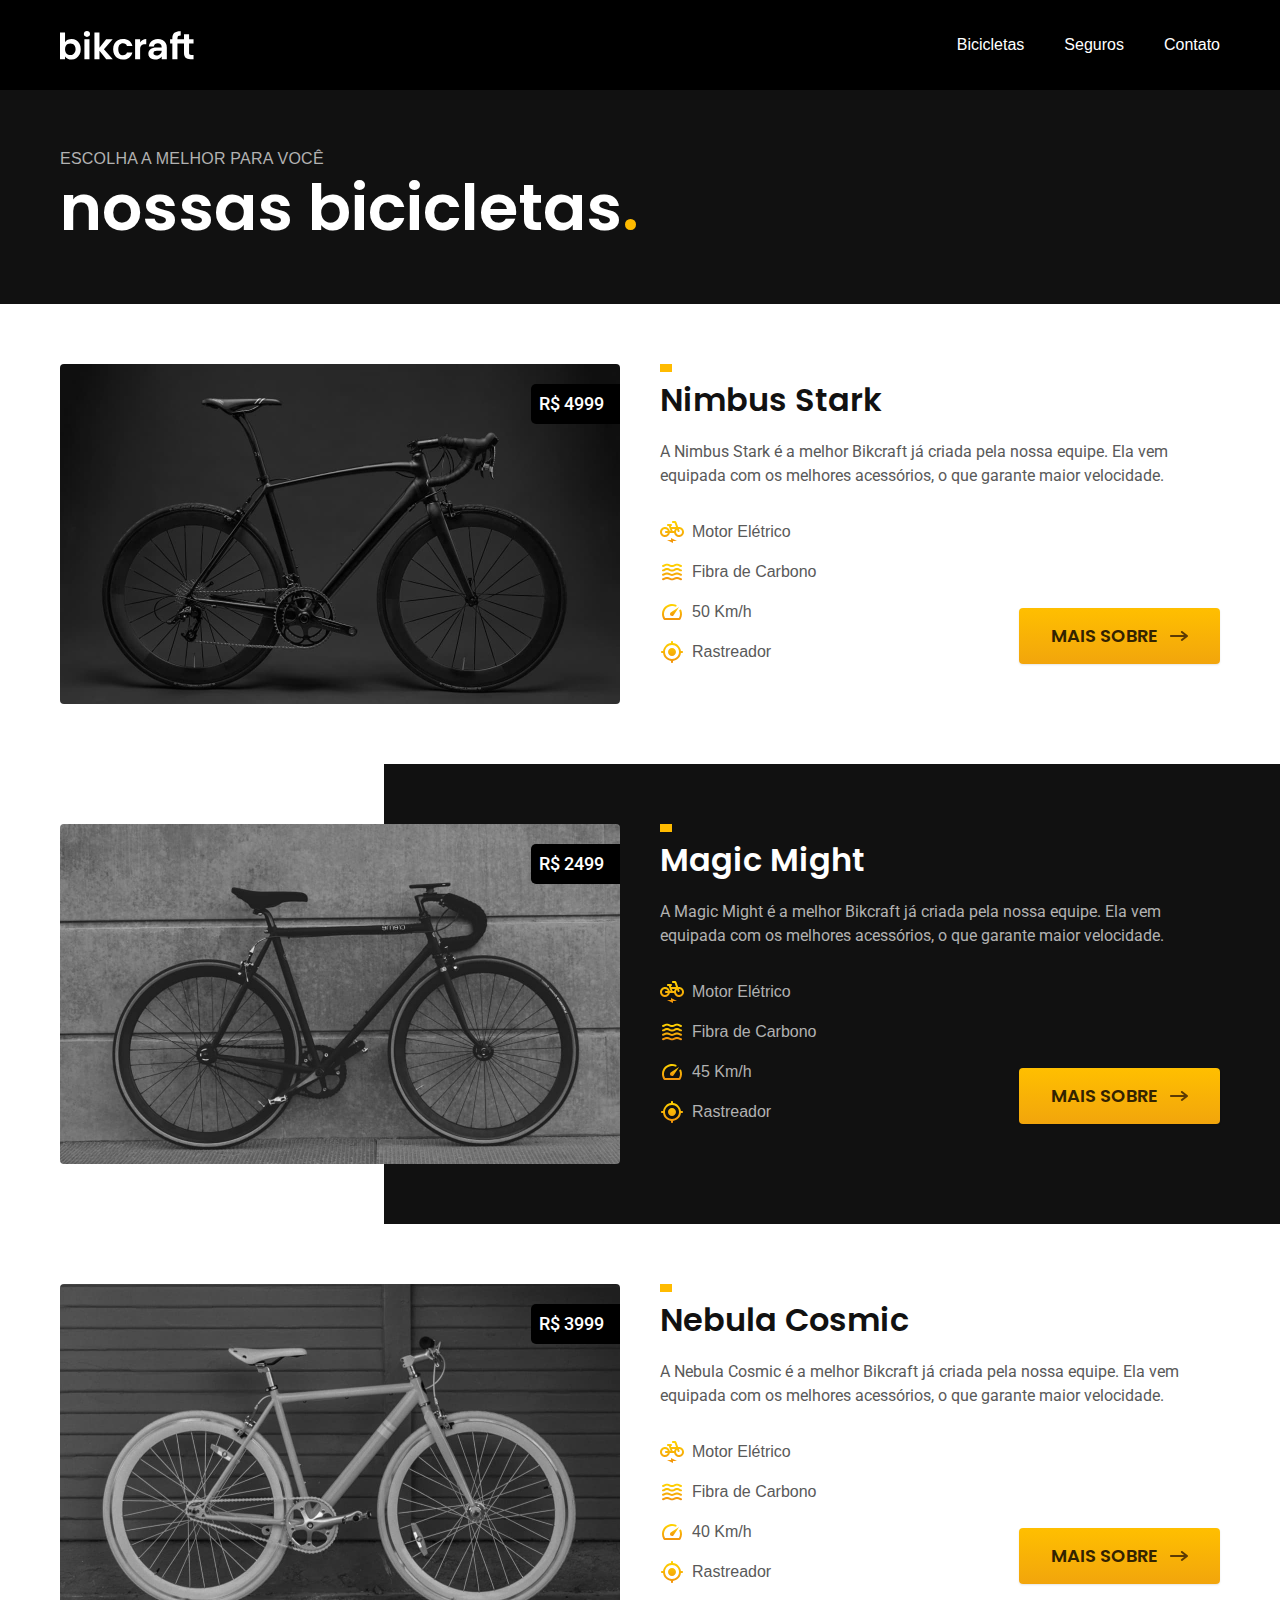
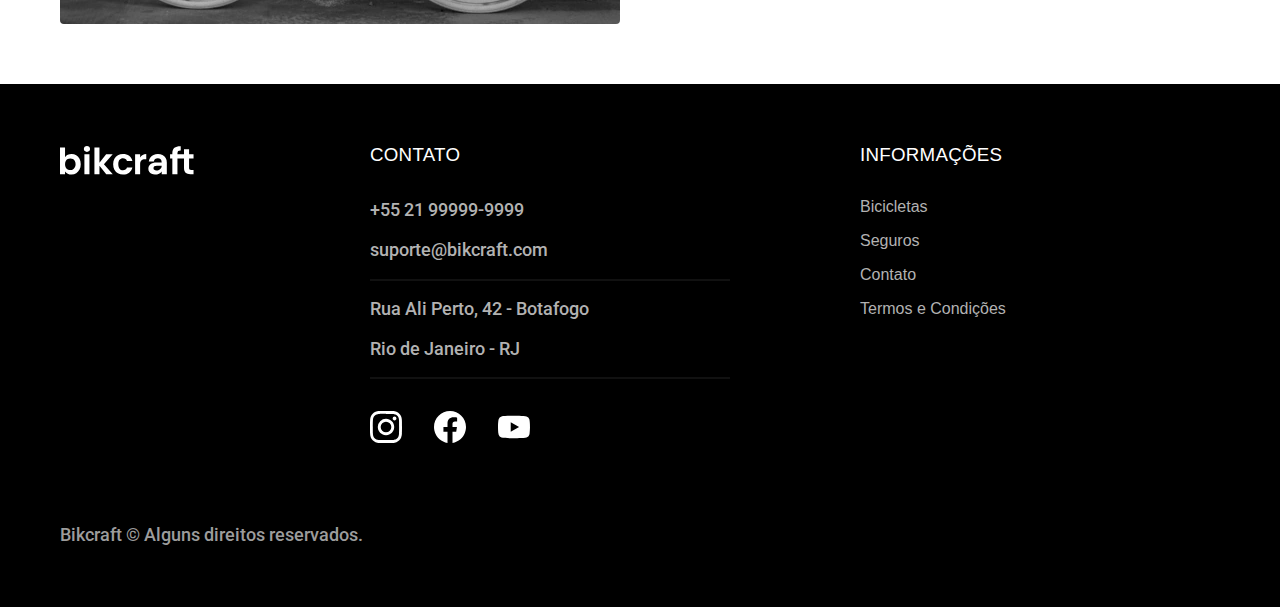
==== bicicletas.html @ f39b5a3f "bicicletas" ====
<!DOCTYPE html>
<html lang="pt-br">
<head>
  <meta charset="UTF-8">
  <meta name="viewport" content="width=device-width, initial-scale=1.0">
  <title>Bicicletas | Bikcraft </title>
  <meta name="description" content="Bicicletas.">
  <link rel="stylesheet" href="./css/style.css">
<link rel="preconnect" href="https://fonts.googleapis.com">
<link rel="preconnect" href="https://fonts.gstatic.com" crossorigin>
<link href="https://fonts.googleapis.com/css2?family=Merriweather:ital,wght@1,900&family=Poppins:wght@400;600&family=Roboto:wght@400;500&display=swap" rel="stylesheet"></head>
<body id="bicicletas">
  <header class="header-bg">
    <div class="header container">
      <a href="./">
        <img src="./img/bikcraft.svg" alt="Bikcraft">
      </a>

      <nav aria-label="primaria">
        <ul class="header-menu font-1-m cor-0">
          <li><a href="./bicicletas.html">Bicicletas</a></li>
          <li><a href="./seguros.html">Seguros</a></li>
          <li><a href="./contato.html">Contato</a></li>
        </ul>
      </nav>
    </div>
  </header>

<main>

    <div class="titulo-bg">
        <div class="titulo container">
         <p class="font-2-l-b cor-5 ">Escolha a melhor para você</p>
         <h1 class="font-1-xxl cor-0">nossas bicicletas<span class="cor-p1">.</span></h1>
        </div>
    </div>
    
    
    <div class="bicicletas container">
            <div class="bicicletas-imagem">
                <img src="./img/bicicletas/nimbus.jpg" alt="bicicleta preta" >
                <span class="font-2-m cor-0">R$ 4999</span>
            </div>
            <div class="bicicletas-conteudo">
                 <h2 class="font-1-xl">Nimbus Stark</h2>
                 <p class="font-2-s cor-8">A Nimbus Stark é a melhor Bikcraft já criada pela nossa equipe. Ela vem equipada com os melhores acessórios, o que garante maior velocidade.</p>
                <ul class="font-1-m cor-8">
                    <li>
                        <img src="./img/icone/eletrica.svg" alt="">
                        Motor Elétrico
                    </li>

                    <li>
                        <img src="./img/icone/carbono.svg" alt="">
                        Fibra de Carbono
                    </li>

                    <li>
                        <img src="./img/icone/velocidade.svg" alt="">
                        50 Km/h
                    </li>

                    <li>
                        <img src="./img/icone/rastreador.svg" alt="">
                        Rastreador
                    </li>
                </ul>
                <a class="botao seta" href="./bicicletas/nimbus.html">Mais Sobre</a>
            </div>
    </div>
    

    <div class="bicicletas-bg">
        <div class="bicicletas container">
            <div class="bicicletas-imagem">
                <img src="./img/bicicletas/magic.jpg" alt="bicicleta cinza" >
                <span class="font-2-m cor-0">R$ 2499</span>
            </div>
            <div class="bicicletas-conteudo">
                 <h2 class="font-1-xl cor-0">Magic Might</h2>
                 <p class="font-2-s cor-5">A Magic Might é a melhor Bikcraft já criada pela nossa equipe. Ela vem equipada com os melhores acessórios, o que garante maior velocidade.</p>
                <ul class="font-1-m cor-5">
                    <li>
                        <img src="./img/icone/eletrica.svg" alt="">
                        Motor Elétrico
                    </li>

                    <li>
                        <img src="./img/icone/carbono.svg" alt="">
                        Fibra de Carbono
                    </li>

                    <li>
                        <img src="./img/icone/velocidade.svg" alt="">
                        45 Km/h
                    </li>

                    <li>
                        <img src="./img/icone/rastreador.svg" alt="">
                        Rastreador
                    </li>
                </ul>
                <a class="botao seta" href="./bicicletas/magic.html">Mais Sobre</a>
            </div>
        </div>
    </div>

    
    <div class="bicicletas container">
            <div class="bicicletas-imagem">
                <img src="./img/bicicletas/nebula.jpg" alt="bicicleta branca" >
                <span class="font-2-m cor-0">R$ 3999</span>
            </div>
            <div class="bicicletas-conteudo">
                 <h2 class="font-1-xl">Nebula Cosmic</h2>
                 <p class="font-2-s cor-8">A Nebula Cosmic é a melhor Bikcraft já criada pela nossa equipe. Ela vem equipada com os melhores acessórios, o que garante maior velocidade.</p>
                <ul class="font-1-m cor-8">
                    <li>
                        <img src="./img/icone/eletrica.svg" alt="">
                        Motor Elétrico
                    </li>

                    <li>
                        <img src="./img/icone/carbono.svg" alt="">
                        Fibra de Carbono
                    </li>

                    <li>
                        <img src="./img/icone/velocidade.svg" alt="">
                        40 Km/h
                    </li>

                    <li>
                        <img src="./img/icone/rastreador.svg" alt="">
                        Rastreador
                    </li>
                </ul>
                <a class="botao seta" href="./bicicletas/nebula.html">Mais Sobre</a>
            </div>
    </div>
    

</main>

<footer class="footer-bg">
    <div class="footer container">
      <img src="./img/bikcraft.svg" alt="bikcraft">
      <div class="footer-contato">
        <h3 class="font-2-l-b cor-0">Contato</h3>
        <ul class=" font-2-m cor-5">
          <li><a href="tel:+5521999999999">+55 21 99999-9999</a></li>
          <li><a href="mailto:suporte@bikcraft.com">suporte@bikcraft.com</a></li>
          <li>Rua Ali Perto, 42 - Botafogo</li>
          <li>Rio de Janeiro - RJ</li>
        </ul>
        <div class="footer-redes">
          
          <a href="">
            <img src="./img/redes/instagram.svg" alt="instagram">
          </a>

          <a href="">
            <img src="./img/redes/facebook.svg" alt="facebook">
          </a>

          <a href="">
            <img src="./img/redes/youtube.svg" alt="youtube">
          </a>
        </div>
      </div>
      <div class="footer-informacao">
        <h3 class="font-2-l-b cor-0">Informações</h3>
        <nav>
          <ul class="font-1-m cor-5">
            <li><a href="./bicicletas.html">Bicicletas</a></li>
            <li><a href="./seguros.html">Seguros</a></li>
            <li><a href="./contato.html">Contato</a></li>
            <li><a href="./termos.html">Termos e Condições</li></a></li>
          </ul>
        </nav>
      </div>
      <p class="footer-copy font-2-m cor-6">Bikcraft © Alguns direitos reservados.</p>
    </div>
  </footer>

</body>
</html>
---- css/style.css ----
@import "./global/global.css";
@import "./utilidades/tipografia.css";
@import "./utilidades/cores.css";

@import "./global/header.css";
@import "./global/footer.css";


/* Utilidaddes */
@import "./utilidades/componentes.css";

/* Home */
@import "./home/introducao.css";
@import "./home/tecnologia.css";
@import "./home/parceiros.css";
@import "./home/depoimento.css";

/* bicicletas */
@import "./bicicletas/bicicletas-lista.css";
@import "./bicicletas/bicicletas.css";

/* seguros */
@import "./seguros/seguros.css";

/* Termos*/
@import "./termos/termos.css";
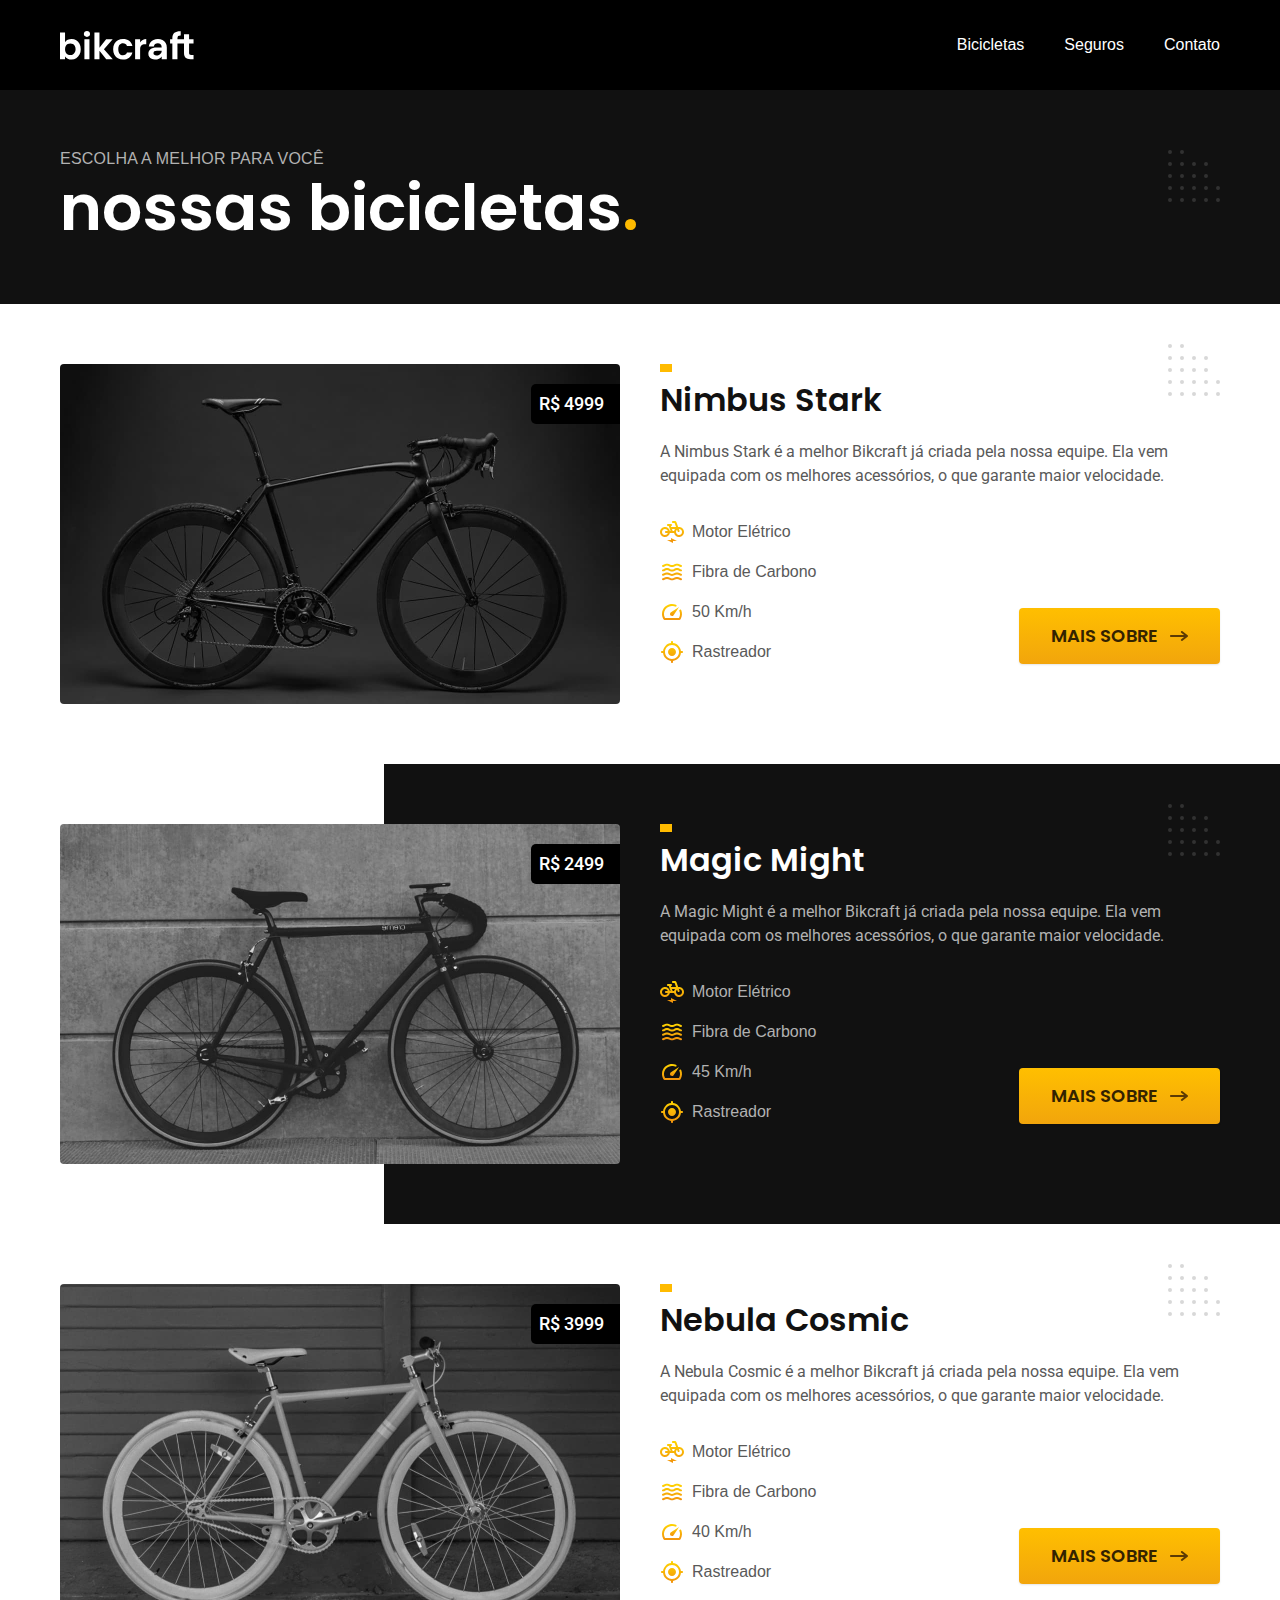
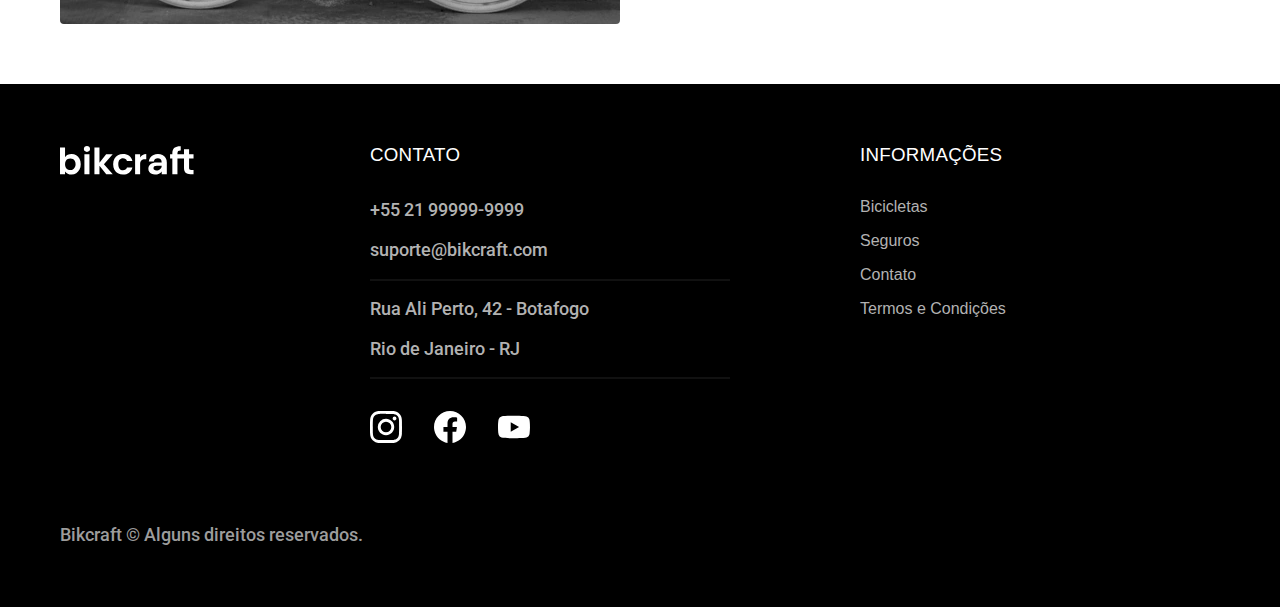
==== commit 0cb0eb1e: "decoração e otimização" ====
--- a/bicicletas.html
+++ b/bicicletas.html
@@ -5,7 +5,8 @@
   <meta name="viewport" content="width=device-width, initial-scale=1.0">
   <title>Bicicletas | Bikcraft </title>
   <meta name="description" content="Bicicletas.">
-  <link rel="stylesheet" href="./css/style.css">
+ <link rel="preload" href="./css/style.css" as="style">
+  <link rel="stylesheet" href="./css/style.css"></head>
 <link rel="preconnect" href="https://fonts.googleapis.com">
 <link rel="preconnect" href="https://fonts.gstatic.com" crossorigin>
 <link href="https://fonts.googleapis.com/css2?family=Merriweather:ital,wght@1,900&family=Poppins:wght@400;600&family=Roboto:wght@400;500&display=swap" rel="stylesheet"></head>
--- a/css/style.css
+++ b/css/style.css
@@ -8,6 +8,7 @@
 
 /* Utilidaddes */
 @import "./utilidades/componentes.css";
+@import "./utilidades/formulario.css";
 
 /* Home */
 @import "./home/introducao.css";
@@ -15,12 +16,25 @@
 @import "./home/parceiros.css";
 @import "./home/depoimento.css";
 
-/* bicicletas */
+/* Bicicletas */
 @import "./bicicletas/bicicletas-lista.css";
 @import "./bicicletas/bicicletas.css";
 
+/* Bicicleta */
+@import "./bicicleta/bicicleta.css";
+@import "./bicicleta/seguro.css";
+
 /* seguros */
 @import "./seguros/seguros.css";
+@import "./seguros/vantagens.css";
+@import "./seguros/perguntas.css";
+
+/* Contato*/
+@import "./contato/contato.css";
+@import "./contato/lojas.css";
+
+/* Orçamento */
+@import "./orcamento/orcamento.css";
 
 /* Termos*/
 @import "./termos/termos.css";--- a/css/style.css
+++ b/css/style.css
@@ -8,6 +8,7 @@
 
 /* Utilidaddes */
 @import "./utilidades/componentes.css";
+@import "./utilidades/formulario.css";
 
 /* Home */
 @import "./home/introducao.css";
@@ -15,12 +16,25 @@
 @import "./home/parceiros.css";
 @import "./home/depoimento.css";
 
-/* bicicletas */
+/* Bicicletas */
 @import "./bicicletas/bicicletas-lista.css";
 @import "./bicicletas/bicicletas.css";
 
+/* Bicicleta */
+@import "./bicicleta/bicicleta.css";
+@import "./bicicleta/seguro.css";
+
 /* seguros */
 @import "./seguros/seguros.css";
+@import "./seguros/vantagens.css";
+@import "./seguros/perguntas.css";
+
+/* Contato*/
+@import "./contato/contato.css";
+@import "./contato/lojas.css";
+
+/* Orçamento */
+@import "./orcamento/orcamento.css";
 
 /* Termos*/
 @import "./termos/termos.css";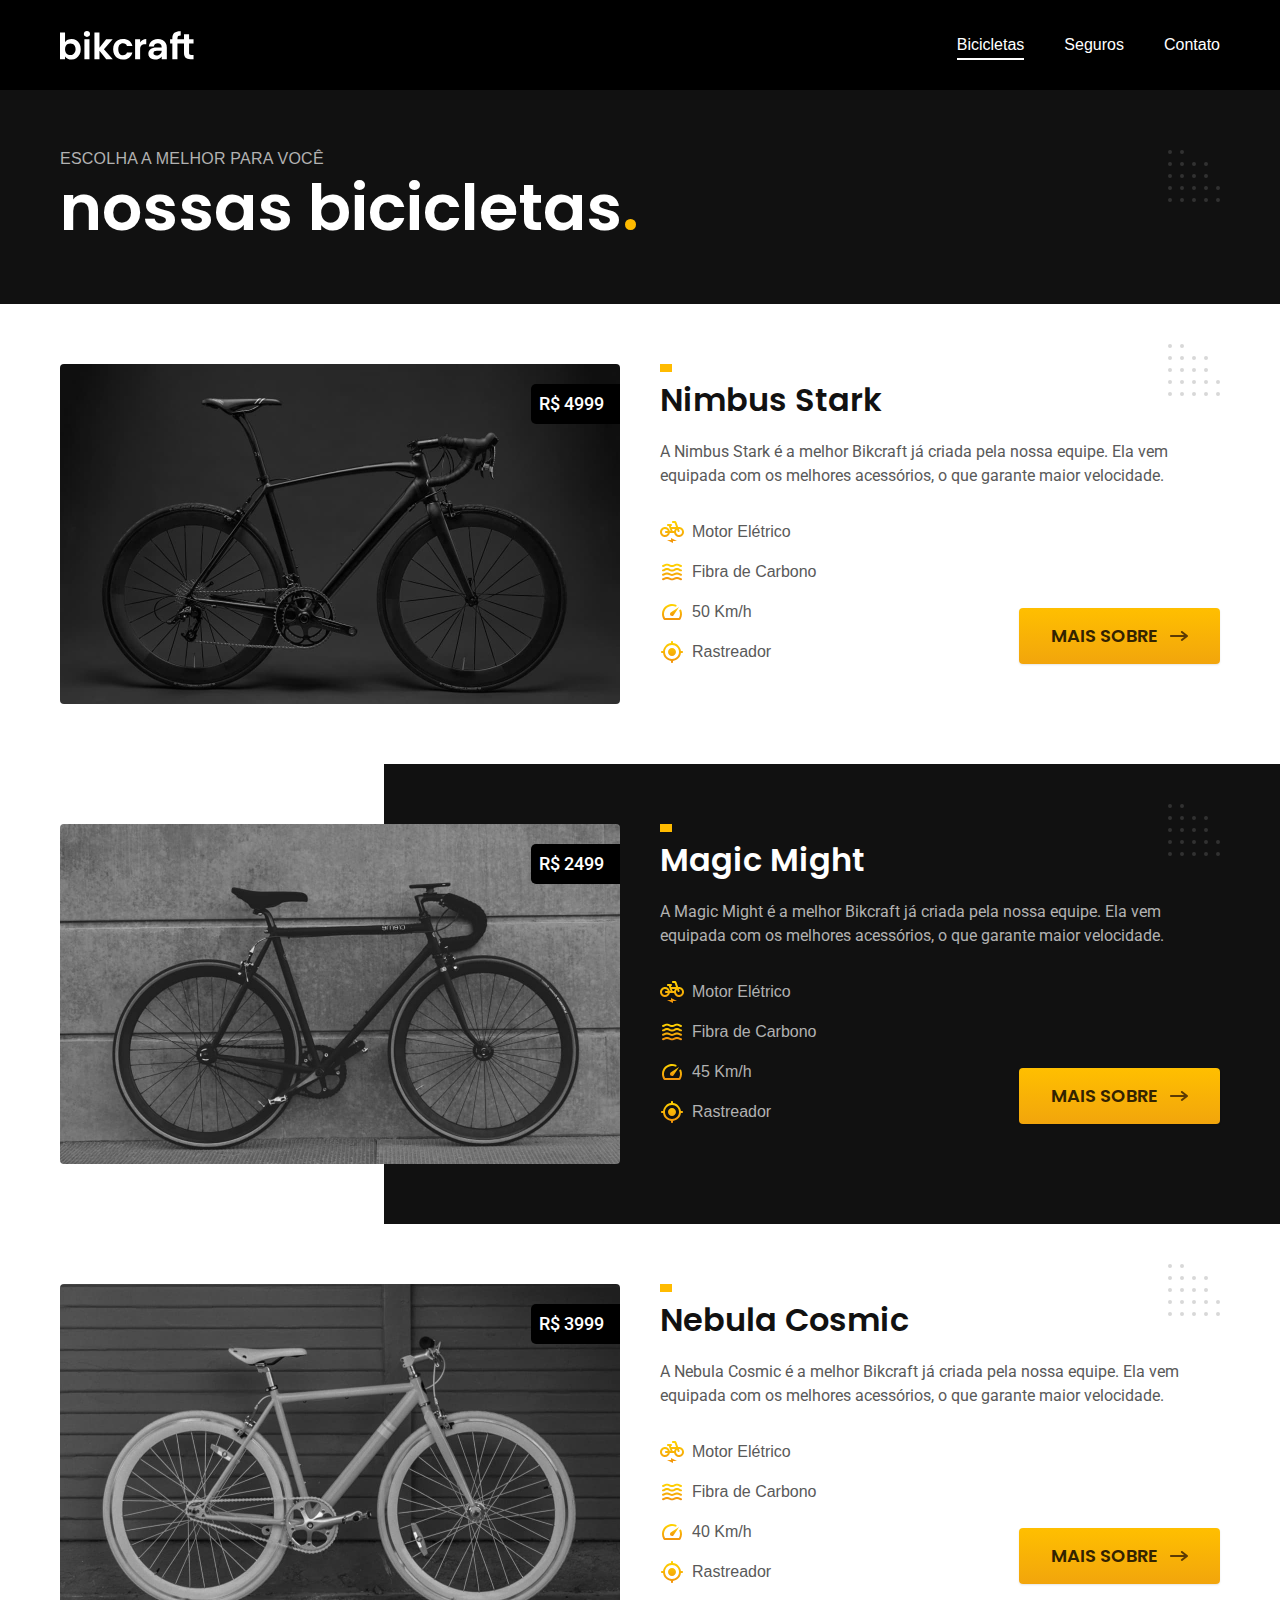
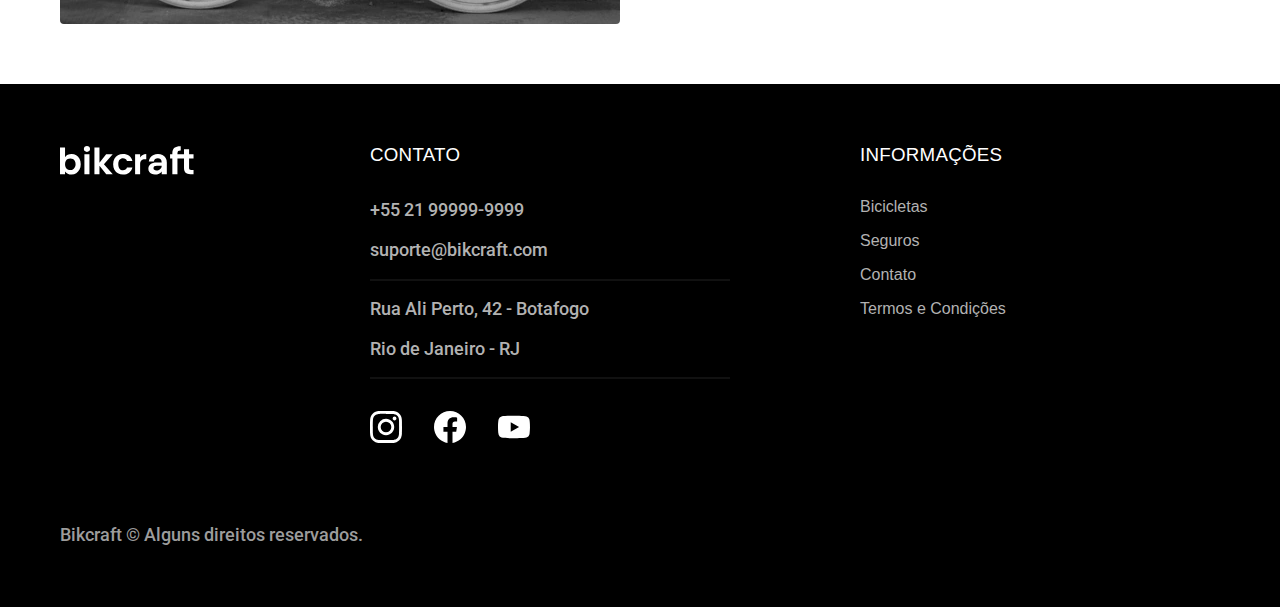
==== commit 9556cebb: "menu-ativo-js" ====
--- a/bicicletas.html
+++ b/bicicletas.html
@@ -184,5 +184,8 @@
     </div>
   </footer>
 
+
+  <script src="./js/script.js"></script>
+ 
 </body>
 </html>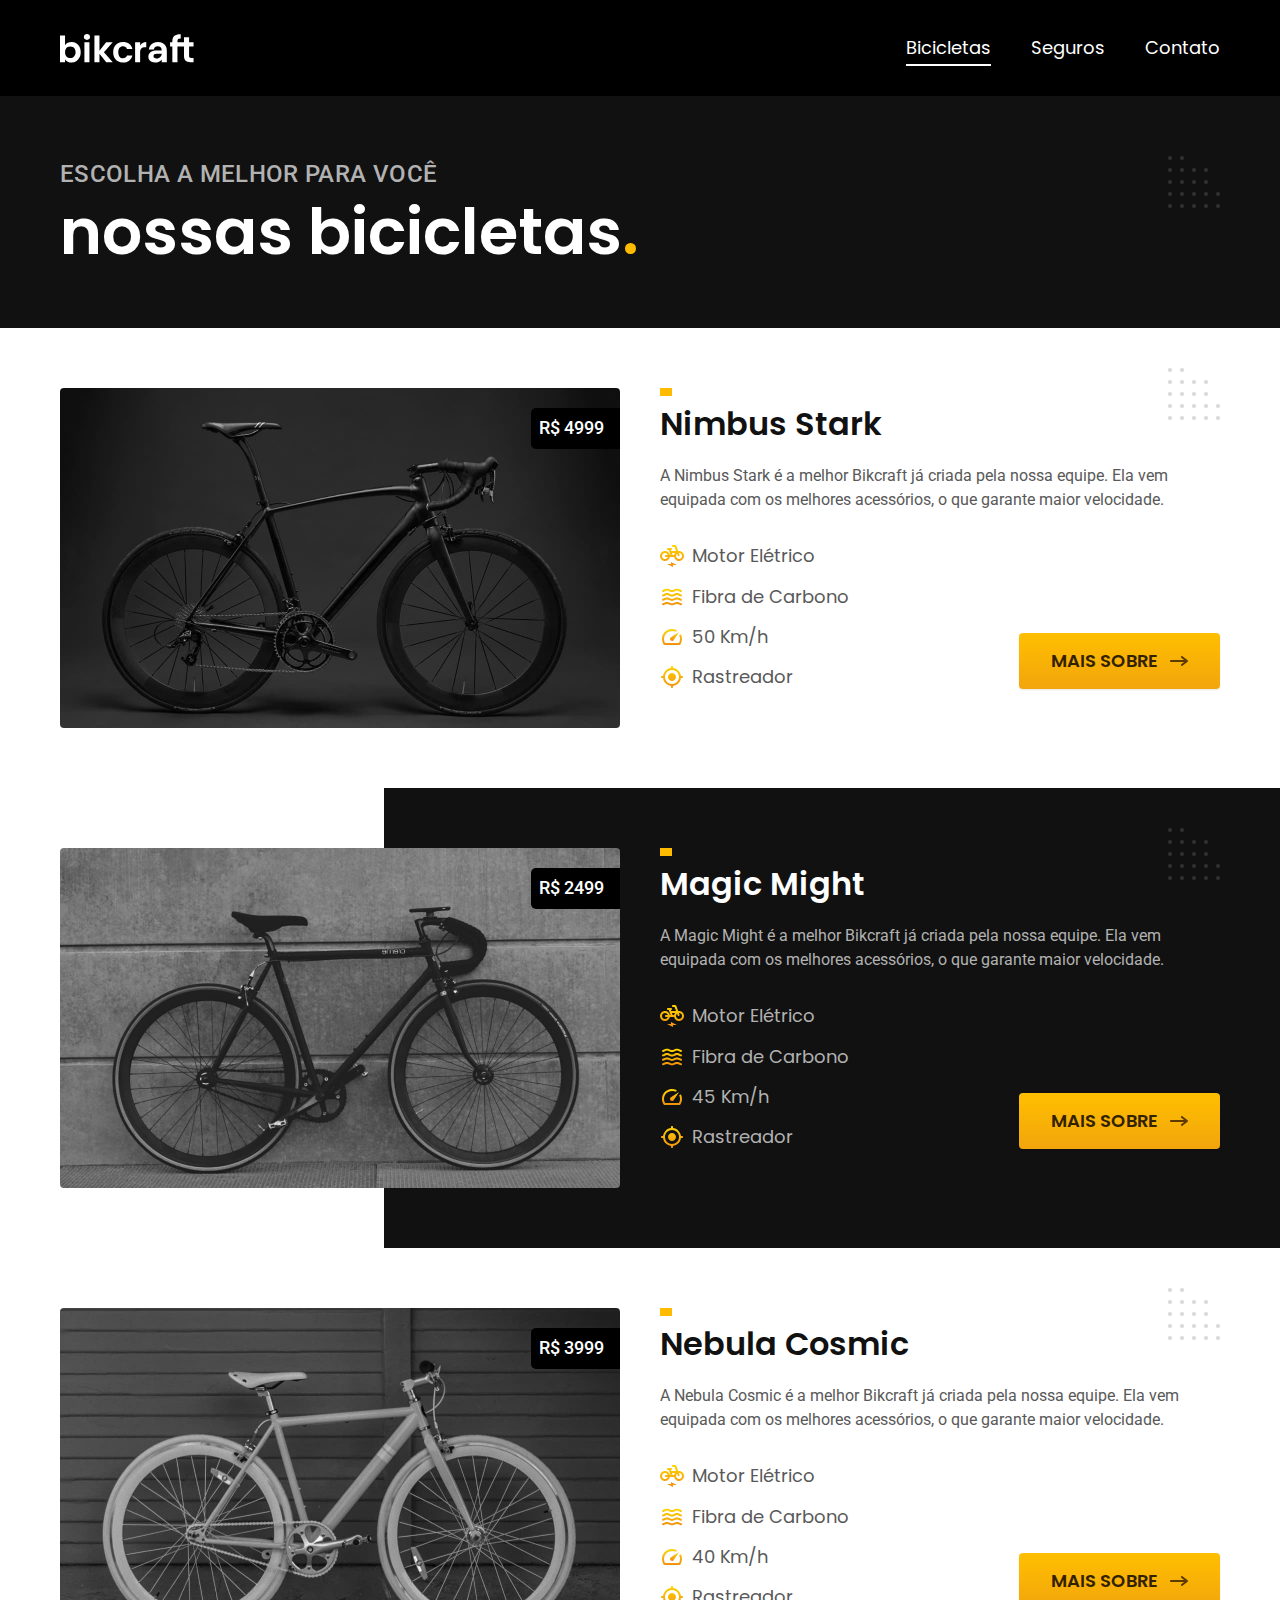
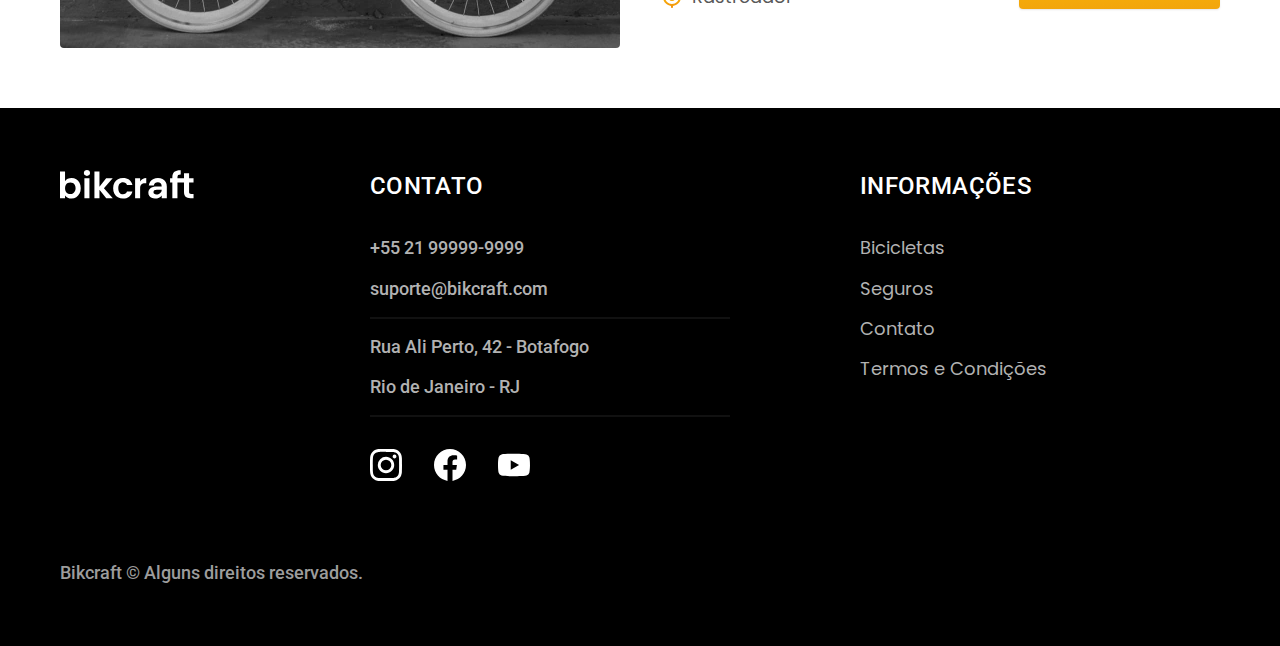
==== commit b171049f: "javascript-desativado" ====
--- a/bicicletas.html
+++ b/bicicletas.html
@@ -6,10 +6,12 @@
   <title>Bicicletas | Bikcraft </title>
   <meta name="description" content="Bicicletas.">
  <link rel="preload" href="./css/style.css" as="style">
-  <link rel="stylesheet" href="./css/style.css"></head>
+  <link rel="stylesheet" href="./css/style.css">
 <link rel="preconnect" href="https://fonts.googleapis.com">
 <link rel="preconnect" href="https://fonts.gstatic.com" crossorigin>
-<link href="https://fonts.googleapis.com/css2?family=Merriweather:ital,wght@1,900&family=Poppins:wght@400;600&family=Roboto:wght@400;500&display=swap" rel="stylesheet"></head>
+<link href="https://fonts.googleapis.com/css2?family=Merriweather:ital,wght@1,900&family=Poppins:wght@400;600&family=Roboto:wght@400;500&display=swap" rel="stylesheet">
+<script>document.documentElement.classList.add('js');</script>
+</head>
 <body id="bicicletas">
   <header class="header-bg">
     <div class="header container">
@@ -25,8 +27,8 @@
         </ul>
       </nav>
     </div>
+    
   </header>
-
 <main>
 
     <div class="titulo-bg">
--- a/css/style.css
+++ b/css/style.css
@@ -9,6 +9,7 @@
 /* Utilidaddes */
 @import "./utilidades/componentes.css";
 @import "./utilidades/formulario.css";
+@import "./utilidades/animacao.css";
 
 /* Home */
 @import "./home/introducao.css";
--- a/css/style.css
+++ b/css/style.css
@@ -9,6 +9,7 @@
 /* Utilidaddes */
 @import "./utilidades/componentes.css";
 @import "./utilidades/formulario.css";
+@import "./utilidades/animacao.css";
 
 /* Home */
 @import "./home/introducao.css";
